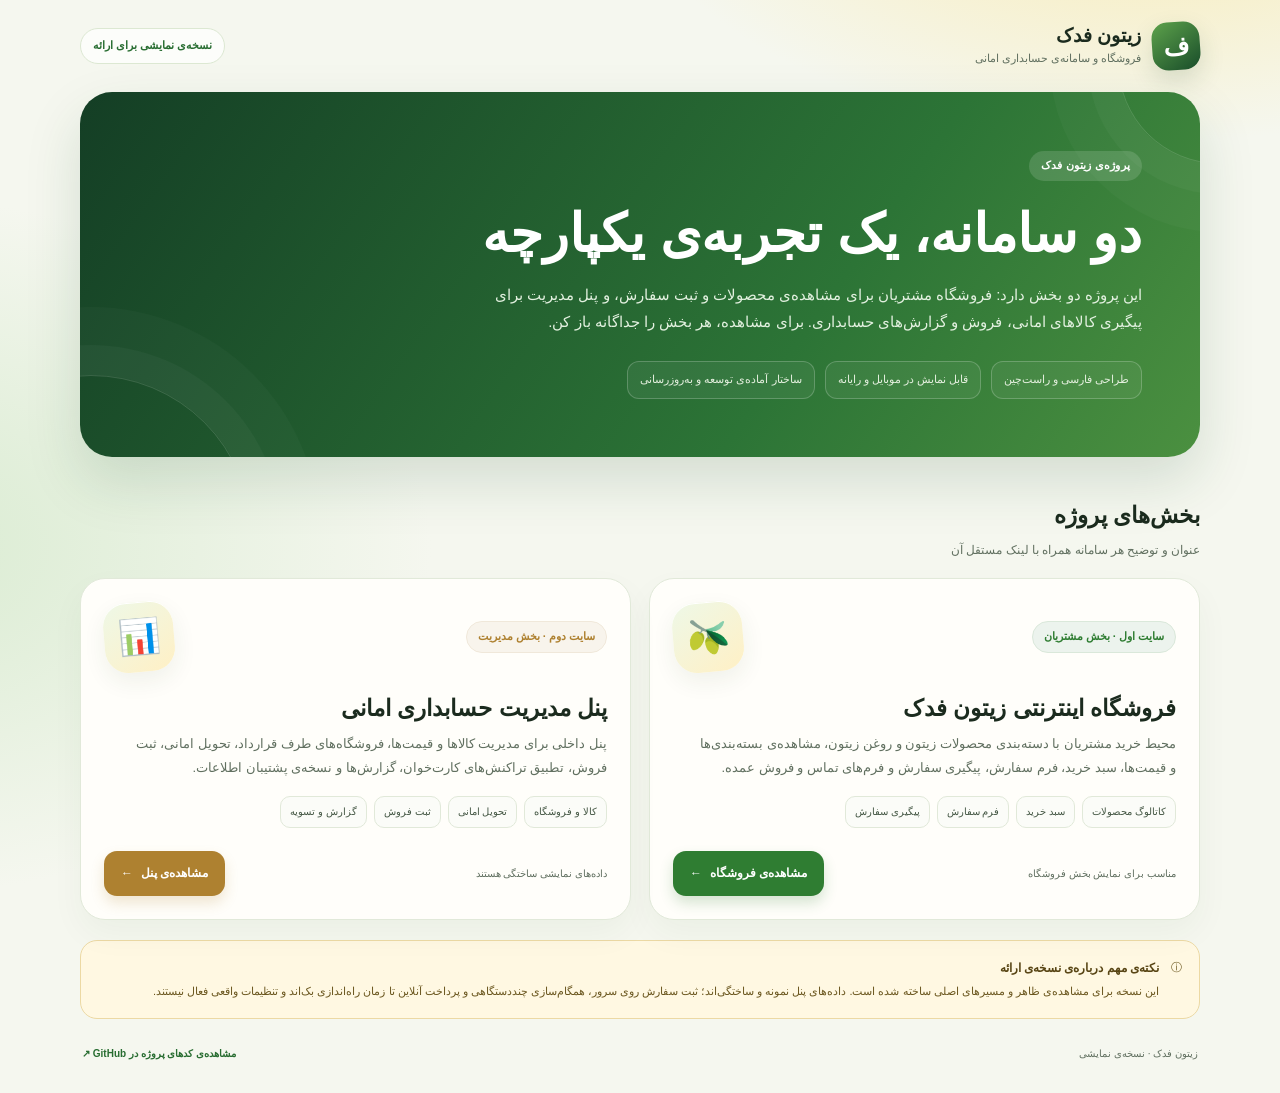
==== pages/index.html @ d7c3b42f "feat: publish a two-site presentation with GitHub Pages" ====
<!doctype html>
<html lang="fa" dir="rtl">
<head>
  <meta charset="utf-8">
  <meta name="viewport" content="width=device-width,initial-scale=1,viewport-fit=cover">
  <meta name="color-scheme" content="light">
  <meta name="theme-color" content="#173d27">
  <title>زیتون فدک | نمایش دو سامانه</title>
  <meta name="description" content="نمایش پروژه زیتون فدک شامل فروشگاه اینترنتی محصولات زیتون و پنل مدیریت حسابداری امانی فروشگاه‌ها.">
  <style>
    :root{--ink:#1b2b1e;--muted:#617060;--green:#286d31;--deep:#163f25;--line:#e1e9d9;--paper:#fffefa;--gold:#f4c34e}
    *{box-sizing:border-box}
    html{scroll-behavior:smooth}
    body{margin:0;min-height:100vh;color:var(--ink);font-family:Tahoma,"Segoe UI",Arial,sans-serif;line-height:1.8;background:radial-gradient(800px 450px at 90% -15%,#f9e9aa 0%,transparent 68%),radial-gradient(800px 500px at -10% 50%,#d8ebd0 0%,transparent 70%),#f5f7ef}
    a{color:inherit}
    .wrap{width:min(1120px,calc(100% - 32px));margin:auto}
    .top{display:flex;align-items:center;justify-content:space-between;gap:15px;padding:22px 0}
    .brand{display:flex;align-items:center;gap:11px;text-decoration:none}
    .mark{height:48px;width:48px;display:grid;place-items:center;color:white;font-size:25px;font-weight:900;border-radius:16px;background:linear-gradient(145deg,#5da24b,#194d2a);box-shadow:0 10px 24px #214b2c25;transform:rotate(-4deg)}
    .brand b{display:block;font-size:19px;line-height:1.4}.brand small{display:block;color:var(--muted);font-size:11px}
    .pill{border:1px solid #dce8d2;border-radius:999px;padding:7px 12px;font-size:11px;color:var(--green);background:#ffffffbb;font-weight:800}
    .hero{position:relative;overflow:hidden;color:white;background:linear-gradient(125deg,#143e25,#2c7436 65%,#4b9040);border-radius:32px;padding:clamp(25px,5vw,58px);box-shadow:0 25px 55px #174a2b25}
    .hero:before,.hero:after{content:"";position:absolute;border:1px solid #ffffff24;border-radius:50%;width:320px;height:320px;left:-150px;bottom:-240px;box-shadow:0 0 0 30px #ffffff08,0 0 0 68px #ffffff06}
    .hero:after{width:200px;height:200px;left:auto;right:-120px;top:-130px;bottom:auto}
    .eyebrow{display:inline-flex;padding:5px 12px;border-radius:999px;background:#ffffff23;font-size:11px;font-weight:900;letter-spacing:.2px}
    h1{font-size:clamp(30px,5.3vw,53px);line-height:1.35;margin:17px 0 12px;max-width:780px}
    .hero p{max-width:690px;font-size:15px;color:#e2f0df;margin:0}
    .herofoot{display:flex;align-items:center;gap:10px;flex-wrap:wrap;margin-top:26px}
    .herofoot span{font-size:11px;color:#e4efde;border:1px solid #ffffff35;border-radius:12px;padding:8px 12px;background:#ffffff0e}
    .sectionhead{display:flex;align-items:end;justify-content:space-between;gap:14px;flex-wrap:wrap;margin:38px 0 17px}
    .sectionhead h2{font-size:23px;margin:0}.sectionhead p{font-size:12px;color:var(--muted);margin:3px 0 0}
    .cards{display:grid;grid-template-columns:repeat(2,minmax(0,1fr));gap:18px}
    .card{--accent:#2f7d32;position:relative;display:flex;flex-direction:column;min-height:340px;padding:23px;border-radius:25px;background:var(--paper);border:1px solid var(--line);box-shadow:0 14px 34px #1c47210b;overflow:hidden;transition:transform .18s,box-shadow .18s,border-color .18s}
    .card:hover{transform:translateY(-4px);box-shadow:0 22px 45px #1c472116;border-color:#bcd5b0}
    .card.panel{--accent:#ae8130}
    .cardtop{display:flex;align-items:center;justify-content:space-between;gap:12px}
    .num{font-size:11px;font-weight:900;color:var(--accent);background:color-mix(in srgb,var(--accent) 9%,white);border:1px solid color-mix(in srgb,var(--accent) 18%,white);padding:5px 11px;border-radius:999px}
    .orb{width:70px;height:70px;display:grid;place-items:center;border-radius:23px;font-size:34px;background:linear-gradient(145deg,#eef8e7,#fff0c5);box-shadow:inset 0 1px #fff,0 9px 23px #254c2012;transform:rotate(-5deg)}
    .card h3{font-size:23px;line-height:1.4;margin:20px 0 8px}
    .desc{font-size:13px;color:var(--muted);margin:0;max-width:480px}
    .features{display:flex;gap:7px;flex-wrap:wrap;margin-top:17px}
    .features span{padding:6px 9px;border-radius:10px;border:1px solid var(--line);background:#fbfcf8;font-size:10px;color:#445744}
    .cardbottom{display:flex;align-items:center;justify-content:space-between;gap:12px;margin-top:auto;padding-top:23px}
    .cardbottom small{font-size:10px;color:var(--muted)}
    .button{display:inline-flex;align-items:center;justify-content:center;gap:8px;min-height:45px;padding:0 17px;text-decoration:none;border-radius:13px;background:var(--accent);color:white;font-size:12px;font-weight:900;box-shadow:0 7px 14px color-mix(in srgb,var(--accent) 20%,transparent);white-space:nowrap}
    .button:hover{filter:brightness(1.06)}
    .notice{display:flex;gap:12px;align-items:flex-start;padding:17px;border:1px solid #ecd9a4;background:#fff8e2;border-radius:17px;margin-top:20px;color:#6b571f;font-size:11px}
    .notice b{display:block;font-size:12px;margin-bottom:2px;color:#584514}
    footer{display:flex;justify-content:space-between;gap:12px;flex-wrap:wrap;padding:26px 2px 30px;font-size:10px;color:var(--muted)}
    footer a{text-decoration:none;color:var(--green);font-weight:800}
    @media(max-width:700px){.cards{grid-template-columns:1fr}.card{min-height:0}.hero{border-radius:23px}.hero p{font-size:13px}.sectionhead h2{font-size:20px}.top{align-items:flex-start}.pill{max-width:48%;text-align:center}}
    @media(prefers-reduced-motion:reduce){html{scroll-behavior:auto}.card,.button{transition:none}}
  </style>
</head>
<body>
  <div class="wrap">
    <header class="top">
      <a class="brand" href="./" aria-label="صفحه اصلی زیتون فدک">
        <span class="mark" aria-hidden="true">ف</span>
        <span><b>زیتون فدک</b><small>فروشگاه و سامانه‌ی حسابداری امانی</small></span>
      </a>
      <span class="pill">نسخه‌ی نمایشی برای ارائه</span>
    </header>

    <main>
      <section class="hero">
        <span class="eyebrow">پروژه‌ی زیتون فدک</span>
        <h1>دو سامانه، یک تجربه‌ی یکپارچه</h1>
        <p>این پروژه دو بخش دارد: فروشگاه مشتریان برای مشاهده‌ی محصولات و ثبت سفارش، و پنل مدیریت برای پیگیری کالاهای امانی، فروش و گزارش‌های حسابداری. برای مشاهده، هر بخش را جداگانه باز کن.</p>
        <div class="herofoot">
          <span>طراحی فارسی و راست‌چین</span>
          <span>قابل نمایش در موبایل و رایانه</span>
          <span>ساختار آماده‌ی توسعه و به‌روزرسانی</span>
        </div>
      </section>

      <div class="sectionhead">
        <div><h2>بخش‌های پروژه</h2><p>عنوان و توضیح هر سامانه همراه با لینک مستقل آن</p></div>
      </div>

      <section class="cards" aria-label="دو سامانه‌ی زیتون فدک">
        <article class="card">
          <div class="cardtop"><span class="num">سایت اول · بخش مشتریان</span><span class="orb" aria-hidden="true">🫒</span></div>
          <h3>فروشگاه اینترنتی زیتون فدک</h3>
          <p class="desc">محیط خرید مشتریان با دسته‌بندی محصولات زیتون و روغن زیتون، مشاهده‌ی بسته‌بندی‌ها و قیمت‌ها، سبد خرید، فرم سفارش، پیگیری سفارش و فرم‌های تماس و فروش عمده.</p>
          <div class="features"><span>کاتالوگ محصولات</span><span>سبد خرید</span><span>فرم سفارش</span><span>پیگیری سفارش</span></div>
          <div class="cardbottom"><small>مناسب برای نمایش بخش فروشگاه</small><a class="button" href="storefront/">مشاهده‌ی فروشگاه <span aria-hidden="true">←</span></a></div>
        </article>

        <article class="card panel">
          <div class="cardtop"><span class="num">سایت دوم · بخش مدیریت</span><span class="orb" aria-hidden="true">📊</span></div>
          <h3>پنل مدیریت حسابداری امانی</h3>
          <p class="desc">پنل داخلی برای مدیریت کالاها و قیمت‌ها، فروشگاه‌های طرف قرارداد، تحویل امانی، ثبت فروش، تطبیق تراکنش‌های کارت‌خوان، گزارش‌ها و نسخه‌ی پشتیبان اطلاعات.</p>
          <div class="features"><span>کالا و فروشگاه</span><span>تحویل امانی</span><span>ثبت فروش</span><span>گزارش و تسویه</span></div>
          <div class="cardbottom"><small>داده‌های نمایشی ساختگی هستند</small><a class="button" href="panel/">مشاهده‌ی پنل <span aria-hidden="true">←</span></a></div>
        </article>
      </section>

      <aside class="notice">
        <span aria-hidden="true">ⓘ</span>
        <div><b>نکته‌ی مهم درباره‌ی نسخه‌ی ارائه</b>این نسخه برای مشاهده‌ی ظاهر و مسیرهای اصلی ساخته شده است. داده‌های پنل نمونه و ساختگی‌اند؛ ثبت سفارش روی سرور، همگام‌سازی چنددستگاهی و پرداخت آنلاین تا زمان راه‌اندازی بک‌اند و تنظیمات واقعی فعال نیستند.</div>
      </aside>
    </main>

    <footer>
      <span>زیتون فدک · نسخه‌ی نمایشی</span>
      <a href="https://github.com/hosseinasgari898989-dev/zeytoon-fadak-platform">مشاهده‌ی کدهای پروژه در GitHub ↗</a>
    </footer>
  </div>
</body>
</html>
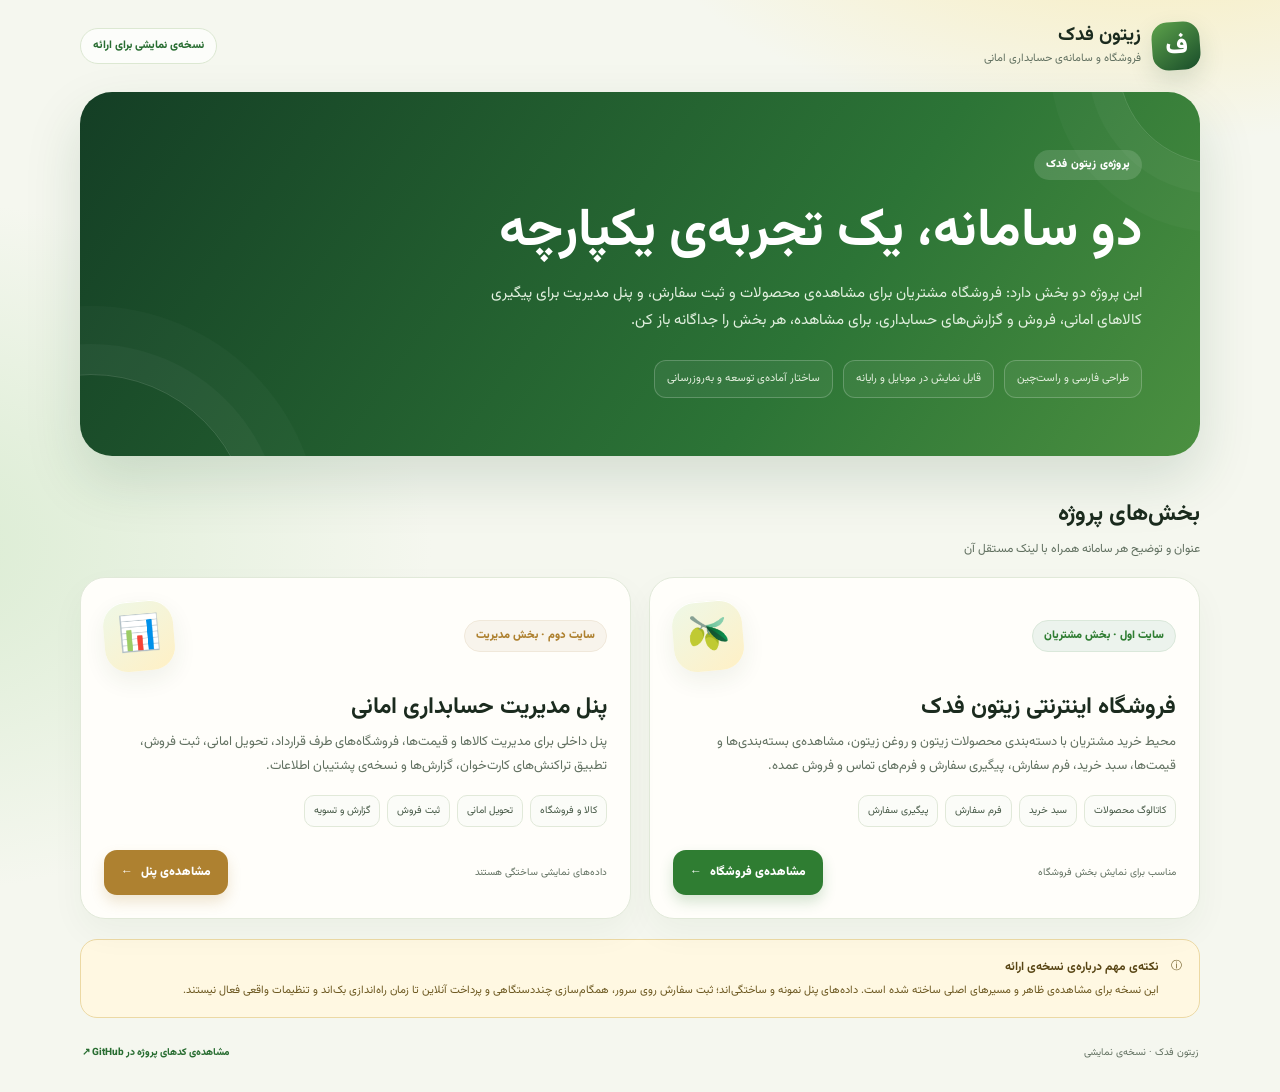
==== commit 3c8305d6: "fix: restore Persian font on Pages landing page" ====
--- a/pages/index.html
+++ b/pages/index.html
@@ -7,11 +7,14 @@
   <meta name="theme-color" content="#173d27">
   <title>زیتون فدک | نمایش دو سامانه</title>
   <meta name="description" content="نمایش پروژه زیتون فدک شامل فروشگاه اینترنتی محصولات زیتون و پنل مدیریت حسابداری امانی فروشگاه‌ها.">
+  <link rel="preconnect" href="https://fonts.googleapis.com">
+  <link rel="preconnect" href="https://fonts.gstatic.com" crossorigin>
+  <link href="https://fonts.googleapis.com/css2?family=Vazirmatn:wght@400;500;600;700;800;900&display=swap" rel="stylesheet">
   <style>
     :root{--ink:#1b2b1e;--muted:#617060;--green:#286d31;--deep:#163f25;--line:#e1e9d9;--paper:#fffefa;--gold:#f4c34e}
     *{box-sizing:border-box}
     html{scroll-behavior:smooth}
-    body{margin:0;min-height:100vh;color:var(--ink);font-family:Tahoma,"Segoe UI",Arial,sans-serif;line-height:1.8;background:radial-gradient(800px 450px at 90% -15%,#f9e9aa 0%,transparent 68%),radial-gradient(800px 500px at -10% 50%,#d8ebd0 0%,transparent 70%),#f5f7ef}
+    body{margin:0;min-height:100vh;color:var(--ink);font-family:"Vazirmatn",Tahoma,"Segoe UI",Arial,sans-serif;line-height:1.8;background:radial-gradient(800px 450px at 90% -15%,#f9e9aa 0%,transparent 68%),radial-gradient(800px 500px at -10% 50%,#d8ebd0 0%,transparent 70%),#f5f7ef}
     a{color:inherit}
     .wrap{width:min(1120px,calc(100% - 32px));margin:auto}
     .top{display:flex;align-items:center;justify-content:space-between;gap:15px;padding:22px 0}
